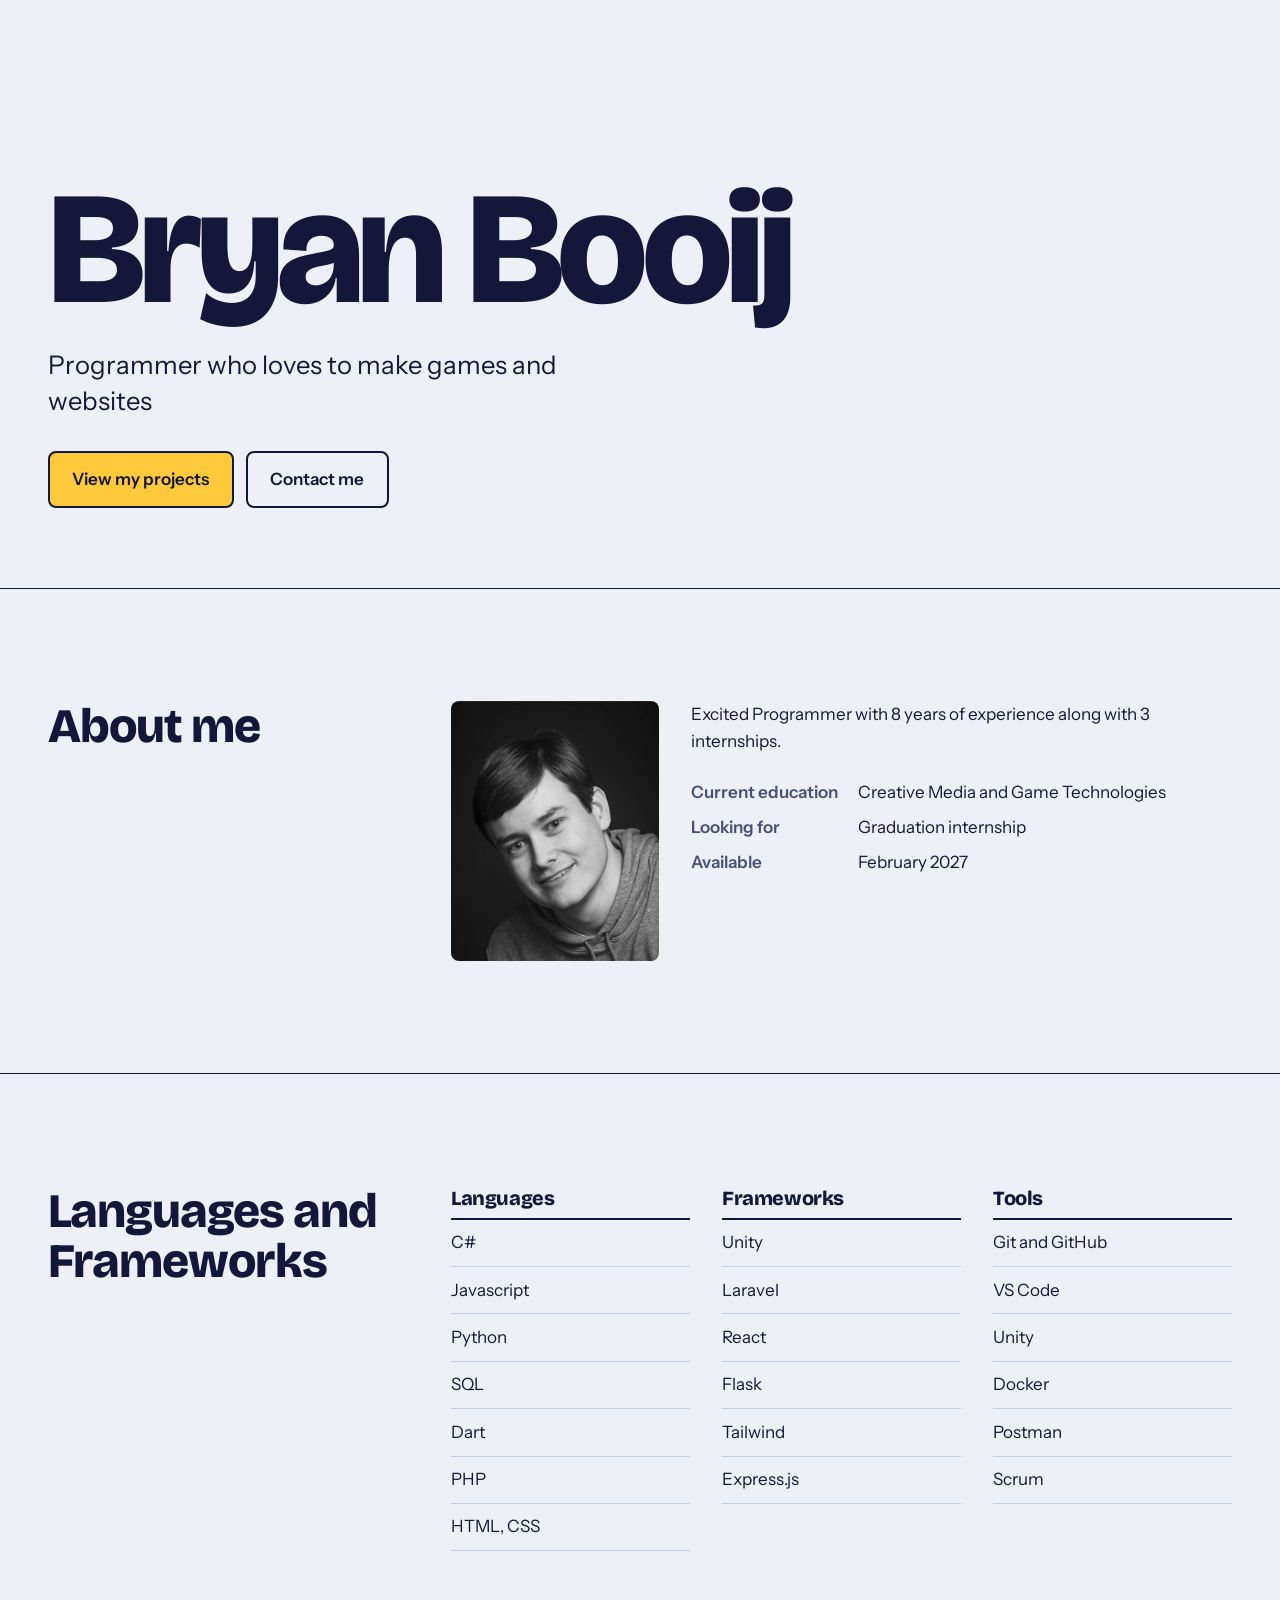
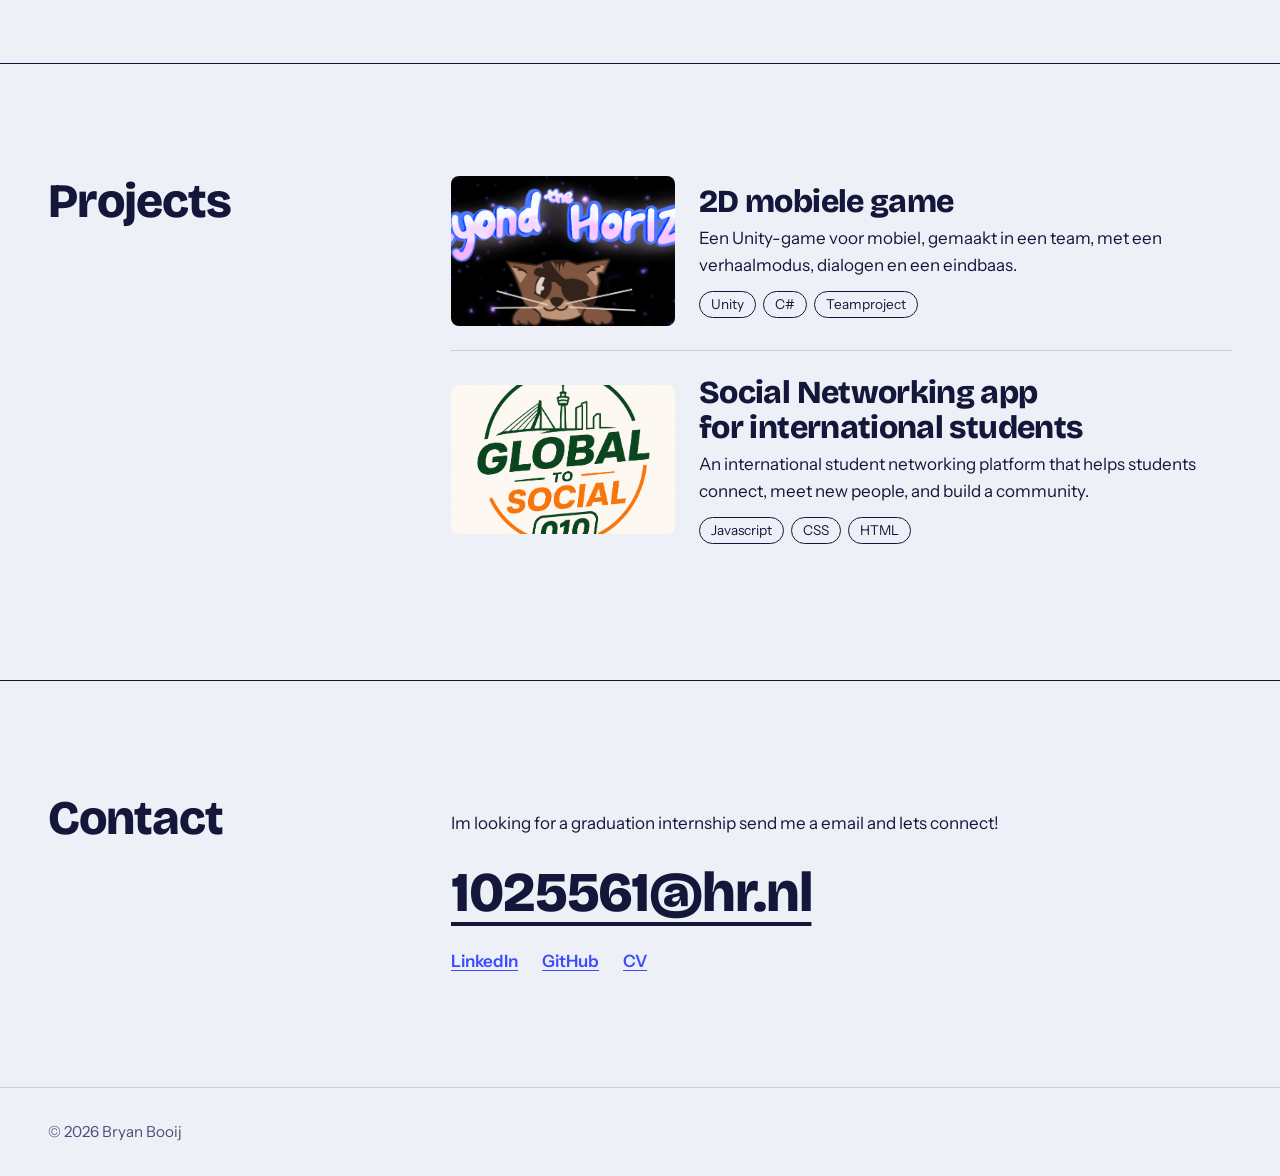
==== index.html @ c9c303b8 "added portfolio" ====
<!doctype html>
<html lang="nl">
<head>
  <meta charset="utf-8">
  <meta name="viewport" content="width=device-width, initial-scale=1">
  <title>Bryan CV</title>
  <meta name="description" content="Portfolio van Jouw Naam, game developer op zoek naar een afstudeerplek.">
  <link rel="preconnect" href="https://fonts.googleapis.com">
  <link rel="preconnect" href="https://fonts.gstatic.com" crossorigin>
  <link href="https://fonts.googleapis.com/css2?family=Bricolage+Grotesque:opsz,wght@12..96,500..800&family=Instrument+Sans:wght@400..700&display=swap" rel="stylesheet">
  <link rel="stylesheet" href="style.css">
  <script src="script.js" defer></script>
</head>
<body data-page="index.html">
  <a class="skip" href="#main">Naar de inhoud</a>
  <!-- <header id="site-header"></header> -->

  <main id="main">
    <section class="hero wrap" id="top">
      <h1 data-site="name">Bryan Booij</h1>
      <p class="lead">Programmer who loves to make games and websites</p>
      <div class="actions">
        <a class="btn" href="#projecten">View my projects</a>
        <a class="btn btn-ghost" data-site-link="email" href="#contact">Contact me</a>
      </div>
    </section>

    <section class="section" id="over-mij">
      <div class="wrap section-grid">
        <h2>About me</h2>
        <div class="about">
          <img class="portrait" src="images/foto.jpg" alt="Foto van mij" width="640" height="800">
          <div class="prose">
            <p>Excited Programmer with 8 years of experience along with 3 internships.</p>
            <dl class="facts-list">
              <dt>Current education</dt>
              <dd>Creative Media and Game Technologies</dd>
              <dt>Looking for</dt>
              <dd>Graduation internship</dd>
              <dt>Available</dt>
              <dd>February 2027</dd>
            </dl>
          </div>
        </div>
      </div>
    </section>

    <section class="section" id="talen">
      <div class="wrap section-grid">
        <h2>Languages and Frameworks</h2>
        <div class="skill-groups">

          <div class="skill-group">
            <h3>Languages</h3>
            <ul class="skills">
              <li><span>C#</span></li>
              <li><span>Javascript</span></li>
              <li><span>Python</span></li>
              <li><span>SQL</span></li>
              <li><span>Dart</span></li>
              <li><span>PHP</span></li>
              <li><span>HTML, CSS</span></li>
            </ul>
          </div>

          <div class="skill-group">
            <h3>Frameworks</h3>
            <ul class="skills">
              <li><span>Unity</span></li>
              <li><span>Laravel</span></li>
              <li><span>React</span></li>
              <li><span>Flask</span></li>
              <li><span>Tailwind</span></li>
              <li><span>Express.js</span></li>
            </ul>
          </div>

          <div class="skill-group">
            <h3>Tools</h3>
            <ul class="skills">
              <li><span>Git and GitHub</span></li>
              <li><span>VS Code</span></li>
              <li><span>Unity</span></li>
              <li><span>Docker</span></li>
              <li><span>Postman</span></li>
              <li><span>Scrum</span></li>
            </ul>
          </div>
        </div>
      </div>
    </section>

    <section class="section" id="projecten">
      <div class="wrap section-grid">
        <h2>Projects</h2>
        <ul class="project-list" id="project-list"></ul>
      </div>
    </section>

    <!-- ===== Contact ===== -->
    <section class="section" id="contact">
      <div class="wrap section-grid">
        <h2>Contact</h2>
        <div>
          <p class="prose">Im looking for a graduation internship send me a email and lets connect!</p>
          <a class="contact-mail" data-site-link="email" data-site="email" href="#contact">h</a>
          <ul class="link-row">
            <li><a data-site-link="linkedin" href="#contact">LinkedIn</a></li>
            <li><a data-site-link="github" href="#contact">GitHub</a></li>
            <li><a data-site-link="cv" href="cv.pdf">CV</a></li>
          </ul>
        </div>
      </div>
    </section>

  </main>

  <footer id="site-footer"></footer>
</body>
</html>
---- style.css ----
/* =========================================================
   Portfolio – stijlen
   Kleuren en lettertypen pas je bovenaan aan, in :root.
   ========================================================= */

:root {
  --paper: #EEF0F7;
  --ink: #14173A;
  --ink-soft: #4A4E78;
  --blue: #3B4BFF;
  --sun: #FFC93C;
  --mist: #C9CDE3;

  --font-display: "Bricolage Grotesque", "Arial Black", system-ui, sans-serif;
  --font-body: "Instrument Sans", system-ui, -apple-system, "Segoe UI", Roboto, sans-serif;

  --pad: clamp(1.25reFm, 5vw, 4rem);
  --max: 74rem;
  --bar: 4rem;
  --radius: 0.5rem;
}

*,
*::before,
*::after {
  box-sizing: border-box;
}

html {
  scroll-behavior: smooth;
  scroll-padding-top: calc(var(--bar) + 1rem);
}

body {
  margin: 0;
  padding-top: var(--bar);
  background: var(--paper);
  color: var(--ink);
  font-family: var(--font-body);
  font-size: 1.0625rem;
  line-height: 1.6;
}

body.menu-open {
  overflow: hidden;
}

img {
  display: block;
  max-width: 100%;
  height: auto;
}

a {
  color: inherit;
  text-underline-offset: 0.2em;
}

:focus-visible {
  outline: 3px solid var(--blue);
  outline-offset: 3px;
}

h1,
h2,
h3 {
  font-family: var(--font-display);
  font-weight: 800;
  letter-spacing: -0.02em;
  text-wrap: balance;
}

h2 {
  margin: 0;
  font-size: clamp(1.9rem, 4.5vw, 3rem);
  line-height: 1.05;
}

h3 {
  margin: 0;
  font-size: 1.25rem;
  line-height: 1.2;
}

.wrap {
  max-width: var(--max);
  margin-inline: auto;
  padding-inline: var(--pad);
}

.project-banner {
  display: block;
  width: 100%;
  height: 380px;
  object-fit: cover;
  object-position: center;
  border-radius: 8px;
}

.skip {
  position: absolute;
  left: var(--pad);
  top: -4rem;
  z-index: 100;
  padding: 0.6rem 1rem;
  background: var(--ink);
  color: var(--paper);
  border-radius: var(--radius);
}

.skip:focus {
  top: 0.5rem;
}

/* =========================================================
   Bovenbalk en hamburgermenu
   ========================================================= */

.bar {
  position: fixed;
  inset: 0 0 auto 0;
  z-index: 60;
  display: flex;
  align-items: center;
  justify-content: space-between;
  height: var(--bar);
  padding-inline: var(--pad);
  background: var(--paper);
  color: var(--ink);
  border-bottom: 1px solid var(--mist);
  transition: background-color 0.3s, color 0.3s, border-color 0.3s;
}

body.menu-open .bar {
  background: var(--blue);
  color: var(--paper);
  border-color: transparent;
}

.brand {
  font-family: var(--font-display);
  font-weight: 800;
  font-size: 1.25rem;
  letter-spacing: -0.01em;
  text-decoration: none;
}

.menu-btn {
  display: inline-flex;
  align-items: center;
  gap: 0.75rem;
  min-height: 44px;
  padding: 0.25rem 0;
  background: none;
  border: 0;
  color: inherit;
  font: inherit;
  font-weight: 600;
  cursor: pointer;
}

.burger {
  position: relative;
  width: 1.75rem;
  height: 1.25rem;
}

.burger span {
  position: absolute;
  left: 0;
  width: 100%;
  height: 2px;
  background: currentColor;
  border-radius: 2px;
  transition: transform 0.3s, opacity 0.2s, top 0.3s;
}

.burger span:nth-child(1) { top: 0; }
.burger span:nth-child(2) { top: calc(50% - 1px); }
.burger span:nth-child(3) { top: calc(100% - 2px); }

body.menu-open .burger span:nth-child(1) {
  top: calc(50% - 1px);
  transform: rotate(45deg);
}

body.menu-open .burger span:nth-child(2) {
  opacity: 0;
}

body.menu-open .burger span:nth-child(3) {
  top: calc(50% - 1px);
  transform: rotate(-45deg);
}

body.menu-open .bar :focus-visible,
.menu :focus-visible {
  outline-color: var(--sun);
}

.menu {
  position: fixed;
  inset: 0;
  z-index: 50;
  overflow-y: auto;
  padding: calc(var(--bar) + 2rem) var(--pad) 3rem;
  background: var(--blue);
  color: var(--paper);
  visibility: hidden;
  clip-path: circle(0 at calc(100% - var(--pad) - 1rem) calc(var(--bar) / 2));
  transition: clip-path 0.55s cubic-bezier(0.7, 0, 0.2, 1), visibility 0s linear 0.55s;
}

body.menu-open .menu {
  visibility: visible;
  clip-path: circle(150vmax at calc(100% - var(--pad) - 1rem) calc(var(--bar) / 2));
  transition: clip-path 0.55s cubic-bezier(0.7, 0, 0.2, 1), visibility 0s;
}

.menu-main,
.menu-sub {
  margin: 0;
  padding: 0;
  list-style: none;
}

.menu-main {
  max-width: var(--max);
  margin-inline: auto;
}

.menu-main > li > a {
  display: inline-block;
  padding: 0.15em 0;
  font-family: var(--font-display);
  font-weight: 800;
  font-size: clamp(2.25rem, 9vw, 5.5rem);
  line-height: 1.05;
  letter-spacing: -0.02em;
  text-decoration: none;
}

.menu-main > li > a:hover {
  color: var(--sun);
}

.menu-sub {
  margin: 0.25rem 0 0.75rem;
  padding-left: 1rem;
  border-left: 3px solid var(--sun);
}

.menu-sub a {
  display: inline-block;
  padding: 0.25rem 0;
  font-size: clamp(1.15rem, 3.5vw, 1.6rem);
  font-weight: 600;
  text-decoration: none;
}

.menu-sub a:hover {
  color: var(--sun);
}

.menu-sub a[aria-current="page"] {
  text-decoration: underline;
  text-decoration-thickness: 2px;
}

/* =========================================================
   Hero
   ========================================================= */

.hero {
  padding-block: clamp(3rem, 10vw, 7rem) clamp(3rem, 8vw, 5rem);
}

.hero h1 {
  margin: 0 0 1.5rem;
  font-size: clamp(3.25rem, 13vw, 10rem);
  line-height: 0.92;
  letter-spacing: -0.04em;
}

.lead {
  max-width: 36rem;
  margin: 0 0 2rem;
  font-size: clamp(1.2rem, 2.5vw, 1.6rem);
  line-height: 1.4;
}

.actions {
  display: flex;
  flex-wrap: wrap;
  gap: 0.75rem;
}

.btn {
  display: inline-block;
  padding: 0.8rem 1.4rem;
  background: var(--sun);
  color: var(--ink);
  border: 2px solid var(--ink);
  border-radius: var(--radius);
  font-weight: 600;
  text-decoration: none;
  transition: background-color 0.15s, color 0.15s;
}

.btn:hover {
  background: var(--ink);
  color: var(--paper);
}

.btn-ghost {
  background: transparent;
}

/* =========================================================
   Secties
   ========================================================= */

.section {
  padding-block: clamp(3.5rem, 9vw, 7rem);
  border-top: 1px solid var(--ink);
}

.section-tight {
  padding-block: clamp(2rem, 5vw, 3.5rem);
}

.section-grid {
  display: grid;
  gap: 2rem;
}

@media (min-width: 56rem) {
  .section-grid {
    grid-template-columns: minmax(0, 1fr) minmax(0, 2.2fr);
    gap: 3rem;
  }

  .section-grid > h2 {
    position: sticky;
    top: calc(var(--bar) + 1.5rem);
    align-self: start;
  }
}

.prose p,
.prose ul {
  max-width: 40rem;
  margin: 0 0 1rem;
}

.prose ul {
  padding-left: 1.2rem;
}

.prose li {
  margin-bottom: 0.4rem;
}

.prose > :last-child {
  margin-bottom: 0;
}

.prose a,
.link-row a {
  color: var(--blue);
  font-weight: 600;
}

.prose a:hover,
.link-row a:hover {
  color: var(--ink);
}

/* Over mij */

.about {
  display: grid;
  gap: 1.5rem;
}

@media (min-width: 40rem) {
  .about {
    grid-template-columns: minmax(0, 13rem) minmax(0, 1fr);
    gap: 2rem;
  }
}

.portrait {
  width: 100%;
  max-width: 16rem;
  aspect-ratio: 4 / 5;
  object-fit: cover;
  border-radius: var(--radius);
  background: var(--mist);
}

.facts-list {
  display: grid;
  grid-template-columns: auto 1fr;
  gap: 0.5rem 1.25rem;
  margin: 1.5rem 0 0;
}

.facts-list dt {
  color: var(--ink-soft);
  font-weight: 600;
}

.facts-list dd {
  margin: 0;
}

/* Talen en frameworks */

.skill-groups {
  display: grid;
  gap: 2.5rem;
}

@media (min-width: 48rem) {
  .skill-groups {
    grid-template-columns: repeat(3, minmax(0, 1fr));
    gap: 2rem;
  }
}

.skill-group h3 {
  padding-bottom: 0.5rem;
  border-bottom: 2px solid var(--ink);
}

.skills {
  margin: 0;
  padding: 0;
  list-style: none;
}

.skills li {
  display: flex;
  justify-content: space-between;
  gap: 1rem;
  padding-block: 0.6rem;
  border-bottom: 1px solid var(--mist);
}

.level {
  color: var(--ink-soft);
  font-size: 0.95rem;
  text-align: right;
}

.skill-note {
  grid-column: 1 / -1;
  max-width: 40rem;
  margin: 0;
  color: var(--ink-soft);
  font-size: 0.95rem;
}

/* Projectenlijst op de homepage */

.project-list {
  margin: 0;
  padding: 0;
  list-style: none;
}

.project-row {
  position: relative;
  display: grid;
  gap: 1rem 1.5rem;
  padding-block: 1.5rem;
  border-top: 1px solid var(--mist);
}

.project-row:first-child {
  padding-top: 0;
  border-top: 0;
}

@media (min-width: 40rem) {
  .project-row {
    grid-template-columns: 14rem minmax(0, 1fr);
    align-items: center;
  }
}

.project-row img {
  width: 100%;
  aspect-ratio: 3 / 2;
  object-fit: cover;
  border-radius: var(--radius);
  background: var(--mist);
}

.project-row h3 {
  margin-bottom: 0.35rem;
  font-size: clamp(1.4rem, 3vw, 2rem);
  line-height: 1.1;
}

.project-row h3 a {
  text-decoration: none;
}

.project-row h3 a::after {
  content: "";
  position: absolute;
  inset: 0;
}

.project-row h3 a:focus-visible {
  outline: none;
}

.project-row h3 a:focus-visible::after {
  outline: 3px solid var(--blue);
  outline-offset: 2px;
  border-radius: var(--radius);
}

.project-row:hover h3 a {
  color: var(--blue);
}

.project-row p {
  max-width: 34rem;
  margin: 0;
}

.tags {
  display: flex;
  flex-wrap: wrap;
  gap: 0.4rem;
  margin: 0.75rem 0 0;
  padding: 0;
  list-style: none;
}

.tags li {
  padding: 0.1rem 0.7rem;
  border: 1px solid var(--ink);
  border-radius: 999px;
  font-size: 0.85rem;
}

/* Contact */

.contact-mail {
  display: inline-block;
  margin-top: 0.5rem;
  color: var(--ink);
  font-family: var(--font-display);
  font-weight: 800;
  font-size: clamp(1.6rem, 6vw, 3.5rem);
  line-height: 1.1;
  letter-spacing: -0.02em;
  text-decoration-thickness: 0.08em;
  overflow-wrap: anywhere;
}

.contact-mail:hover {
  color: var(--blue);
}

.link-row {
  display: flex;
  flex-wrap: wrap;
  gap: 0.5rem 1.5rem;
  margin: 1.5rem 0 0;
  padding: 0;
  list-style: none;
}

/* =========================================================
   Projectpagina's
   ========================================================= */

.project-head {
  padding-block: clamp(2rem, 6vw, 4rem) 2rem;
}

.back {
  display: inline-block;
  margin-bottom: 1.5rem;
  color: var(--ink-soft);
  font-weight: 600;
}

.back:hover {
  color: var(--blue);
}

.project-head h1 {
  margin: 0 0 1rem;
  font-size: clamp(2.5rem, 8vw, 6rem);
  line-height: 0.95;
  letter-spacing: -0.03em;
}

.project-head .lead {
  margin-bottom: 0;
}

.facts {
  display: grid;
  grid-template-columns: repeat(auto-fit, minmax(10rem, 1fr));
  gap: 1rem 2rem;
  margin: 2rem 0 0;
  padding-top: 1.5rem;
  border-top: 2px solid var(--ink);
}

.facts dt {
  color: var(--ink-soft);
  font-size: 0.9rem;
  font-weight: 600;
}

.facts dd {
  margin: 0;
  font-weight: 600;
}

.project-hero {
  margin: 0 0 clamp(2rem, 5vw, 3.5rem);
}

.project-hero img {
  width: 100%;
  aspect-ratio: 16 / 9;
  object-fit: cover;
  border-radius: var(--radius);
  background: var(--mist);
}

.gallery {
  display: grid;
  grid-template-columns: repeat(auto-fit, minmax(15rem, 1fr));
  gap: 1.25rem;
}

.gallery figure {
  margin: 0;
  min-width: 0;
}

.gallery img {
  display: block;
  width: 100%;
  height: auto;
  aspect-ratio: auto;
  object-fit: contain;
  border-radius: var(--radius);
  background: var(--mist);
}

.gallery figcaption {
  margin-top: 0.5rem;
  color: var(--ink-soft);
  font-size: 0.95rem;
}

.project-nav {
  display: flex;
  flex-wrap: wrap;
  justify-content: space-between;
  gap: 1.5rem;
  padding-block: 2rem 4rem;
  border-top: 2px solid var(--ink);
}

.project-nav a {
  display: block;
  text-decoration: none;
}

.project-nav small {
  display: block;
  color: var(--ink-soft);
  font-weight: 600;
}

.project-nav span {
  font-family: var(--font-display);
  font-weight: 800;
  font-size: clamp(1.4rem, 3.5vw, 2rem);
  line-height: 1.1;
}

.project-nav a:hover span {
  color: var(--blue);
}

.project-nav .next {
  margin-left: auto;
  text-align: right;
}

/* =========================================================
   Footer
   ========================================================= */

.footer {
  padding-block: 2rem;
  border-top: 1px solid var(--mist);
  color: var(--ink-soft);
  font-size: 0.95rem;
}

/* =========================================================
   Minder beweging als de bezoeker dat wil
   ========================================================= */

@media (prefers-reduced-motion: reduce) {
  html {
    scroll-behavior: auto;
  }

  .menu,
  body.menu-open .menu,
  .burger span,
  .bar {
    transition: none;
  }
}
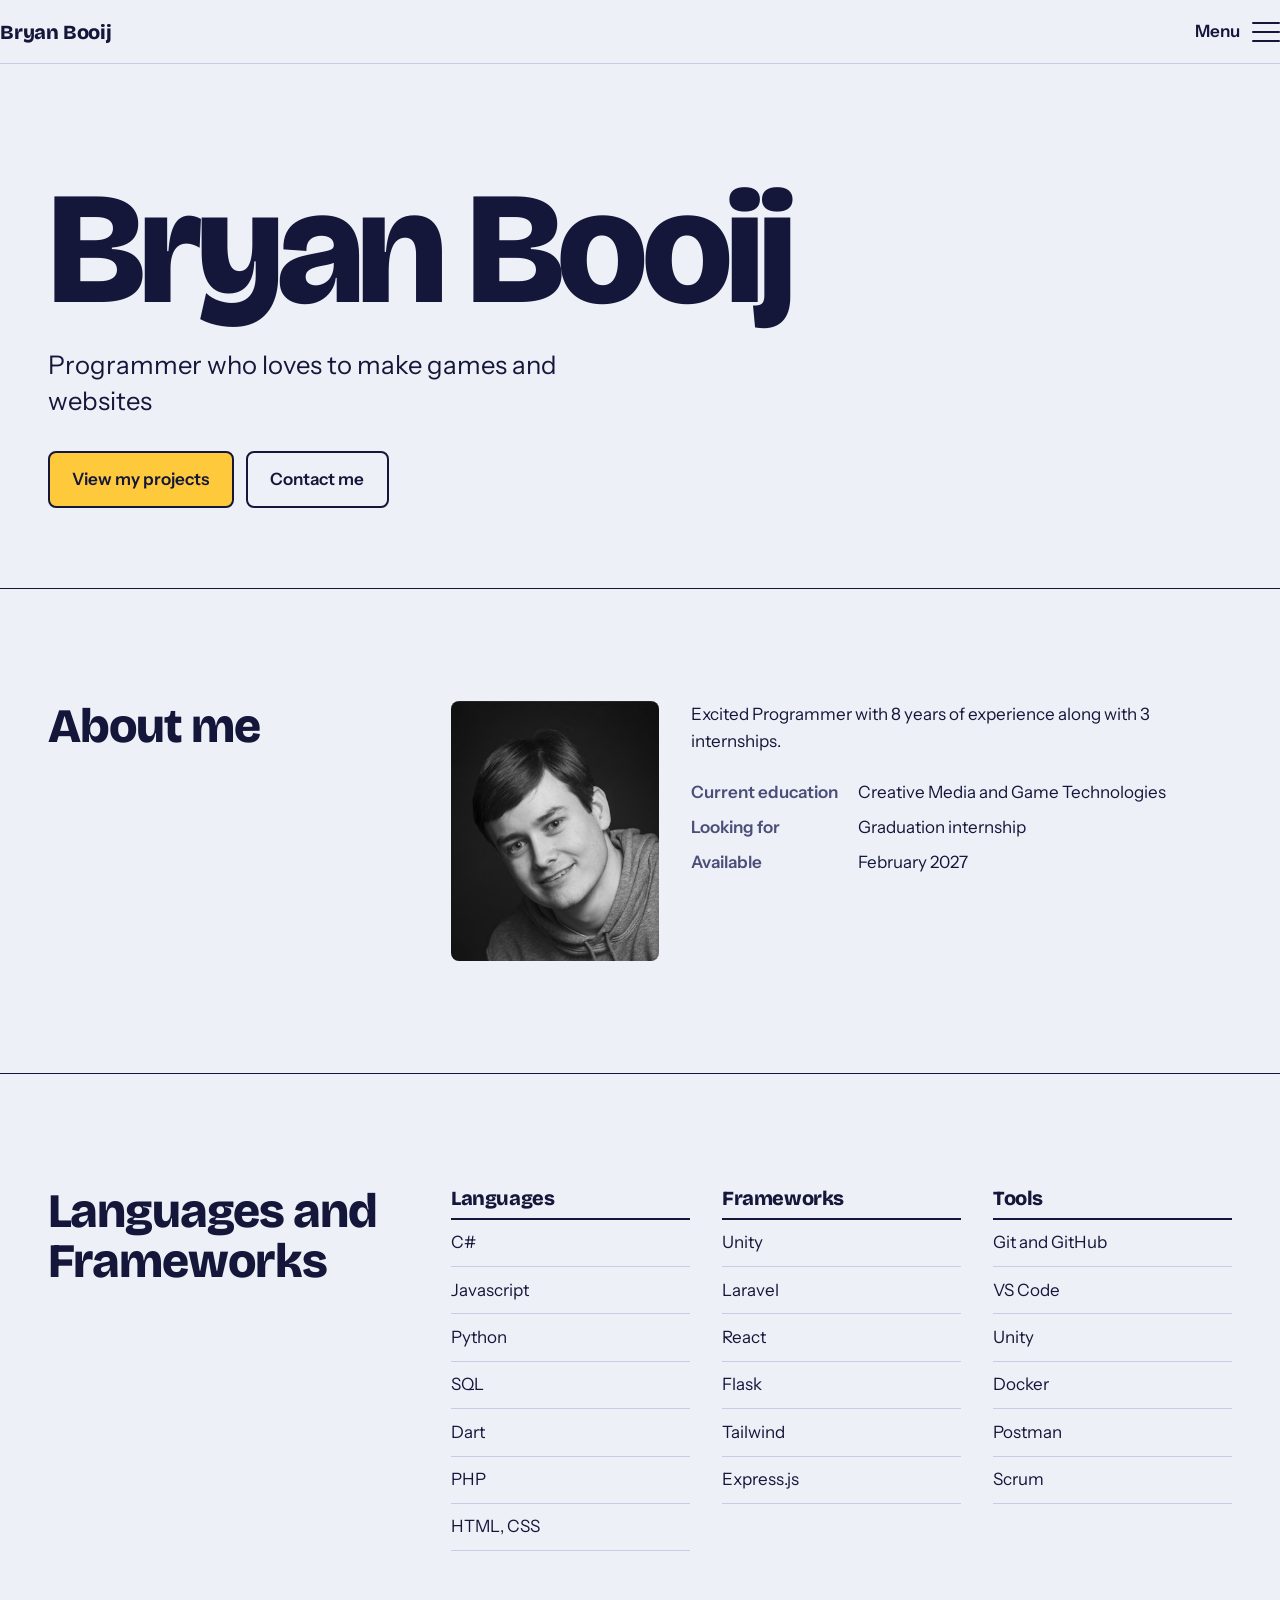
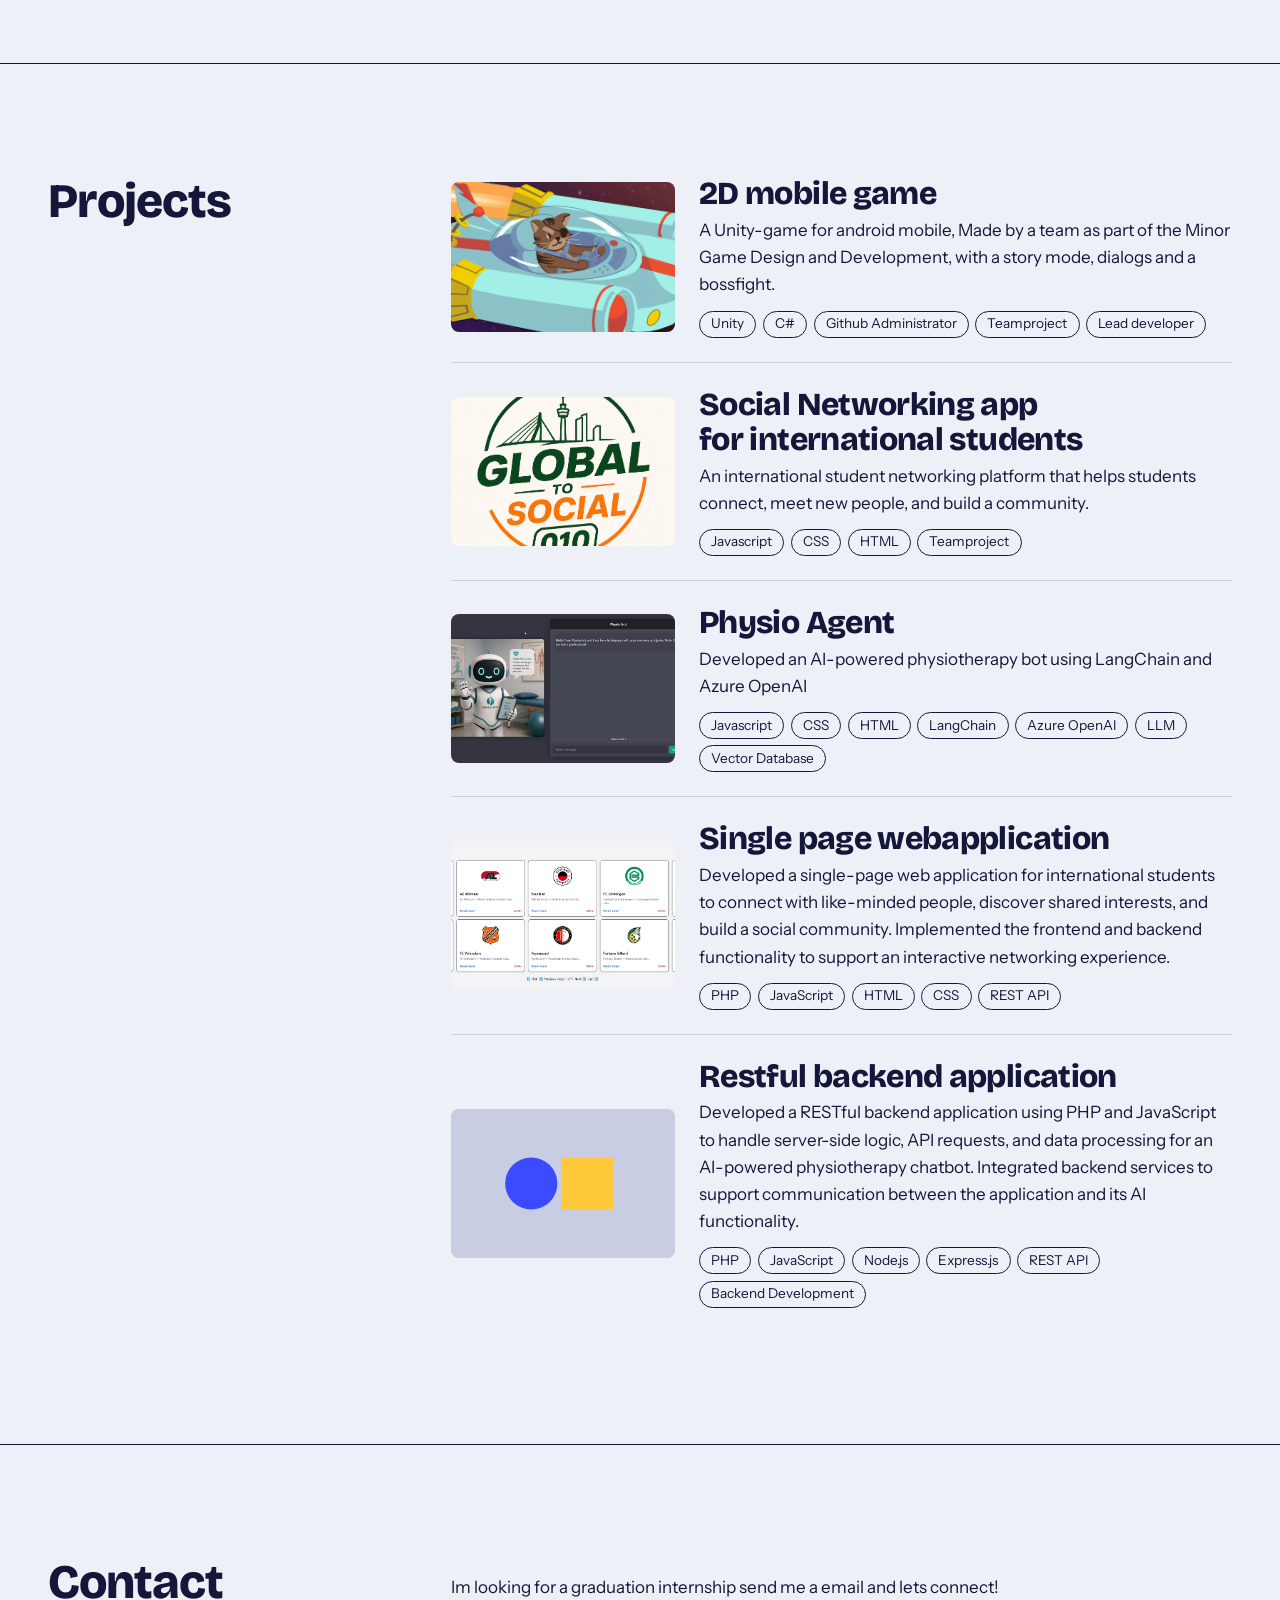
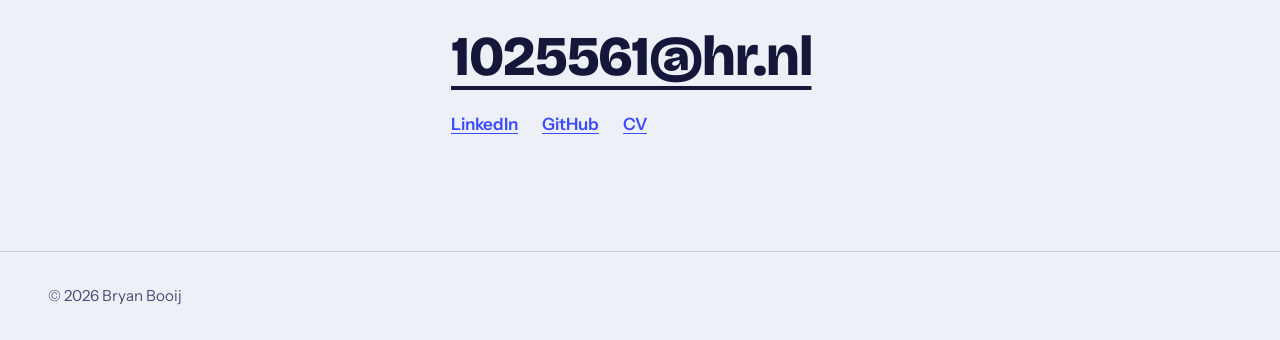
==== commit f7eef28c: "added more projects" ====
--- a/index.html
+++ b/index.html
@@ -12,8 +12,8 @@
   <script src="script.js" defer></script>
 </head>
 <body data-page="index.html">
-  <a class="skip" href="#main">Naar de inhoud</a>
-  <!-- <header id="site-header"></header> -->
+  <a class="skip" href="#main">to contents</a>
+  <header id="site-header"></header>
 
   <main id="main">
     <section class="hero wrap" id="top">
--- a/style.css
+++ b/style.css
@@ -217,7 +217,10 @@
   transition: clip-path 0.55s cubic-bezier(0.7, 0, 0.2, 1), visibility 0s;
 }
 
-.menu-main,
+.menu-main{
+  padding-top: 40px;
+  list-style: none;
+}
 .menu-sub {
   margin: 0;
   padding: 0;
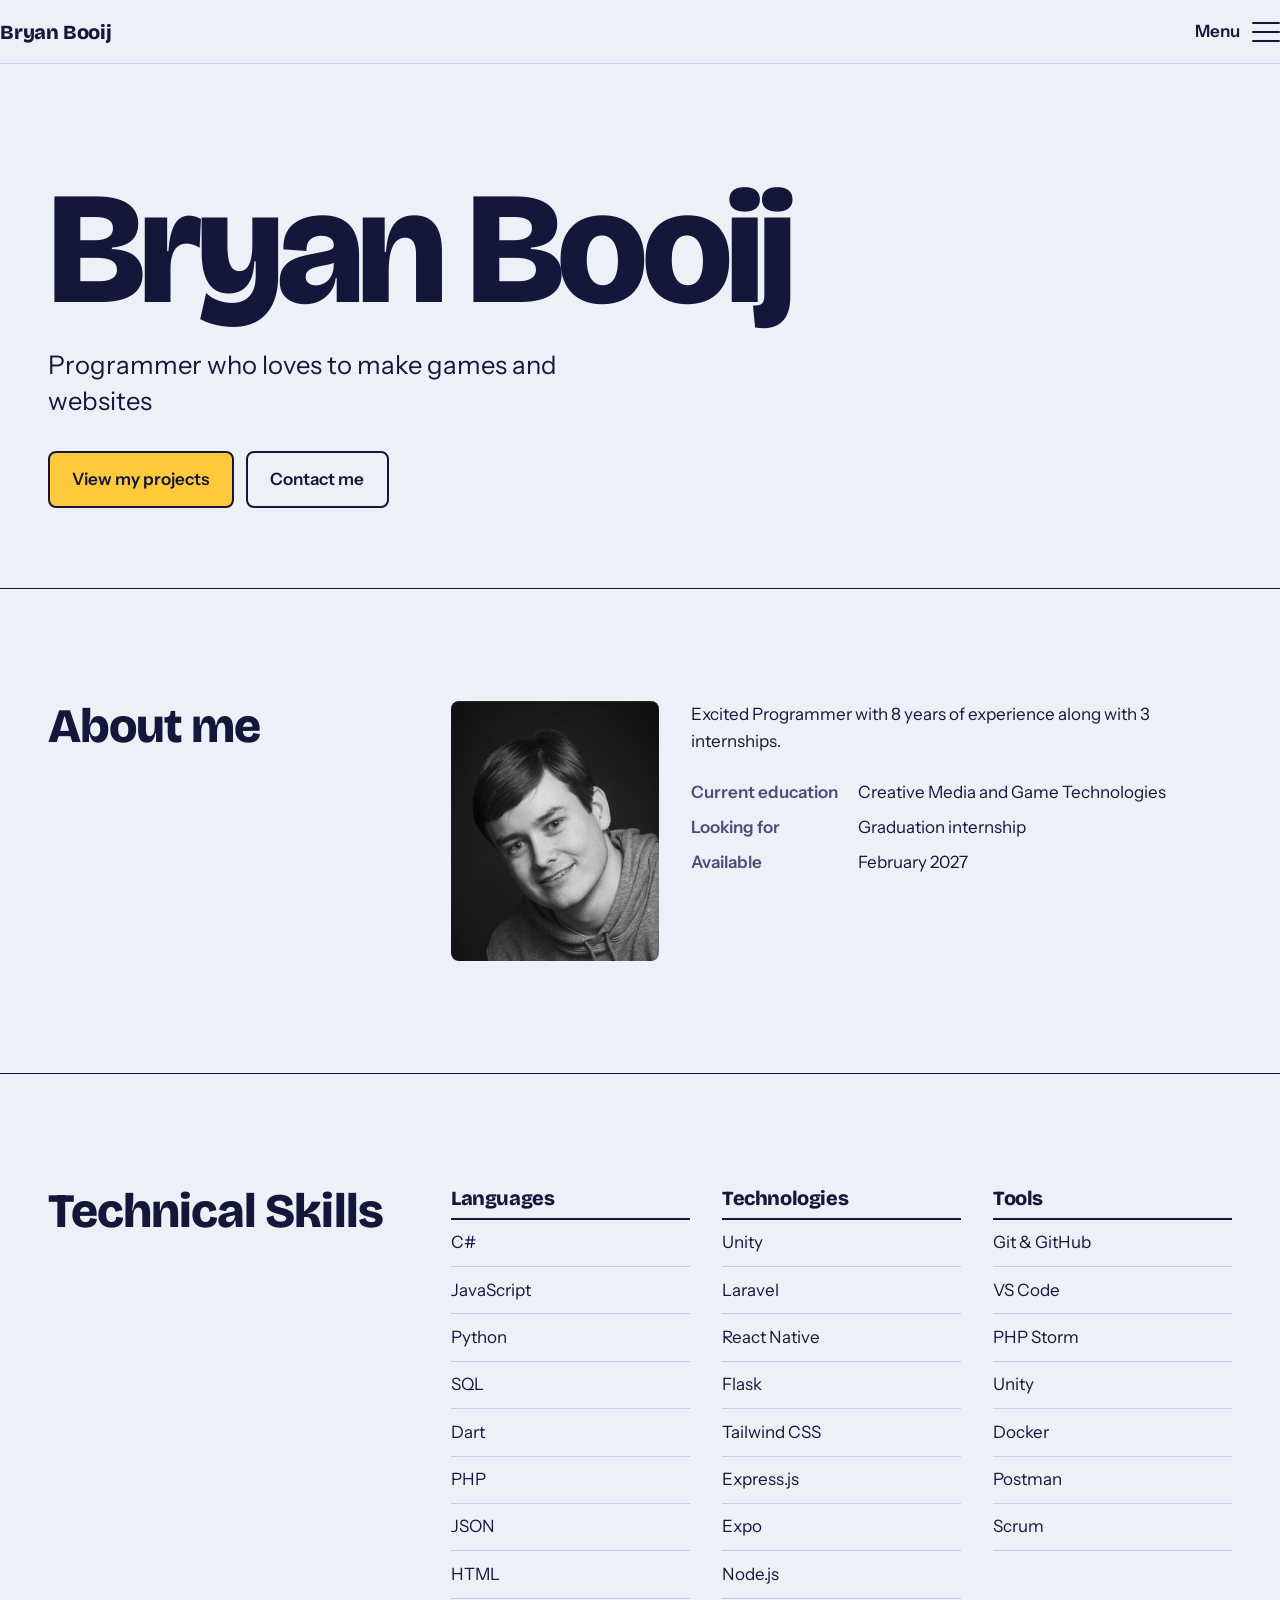
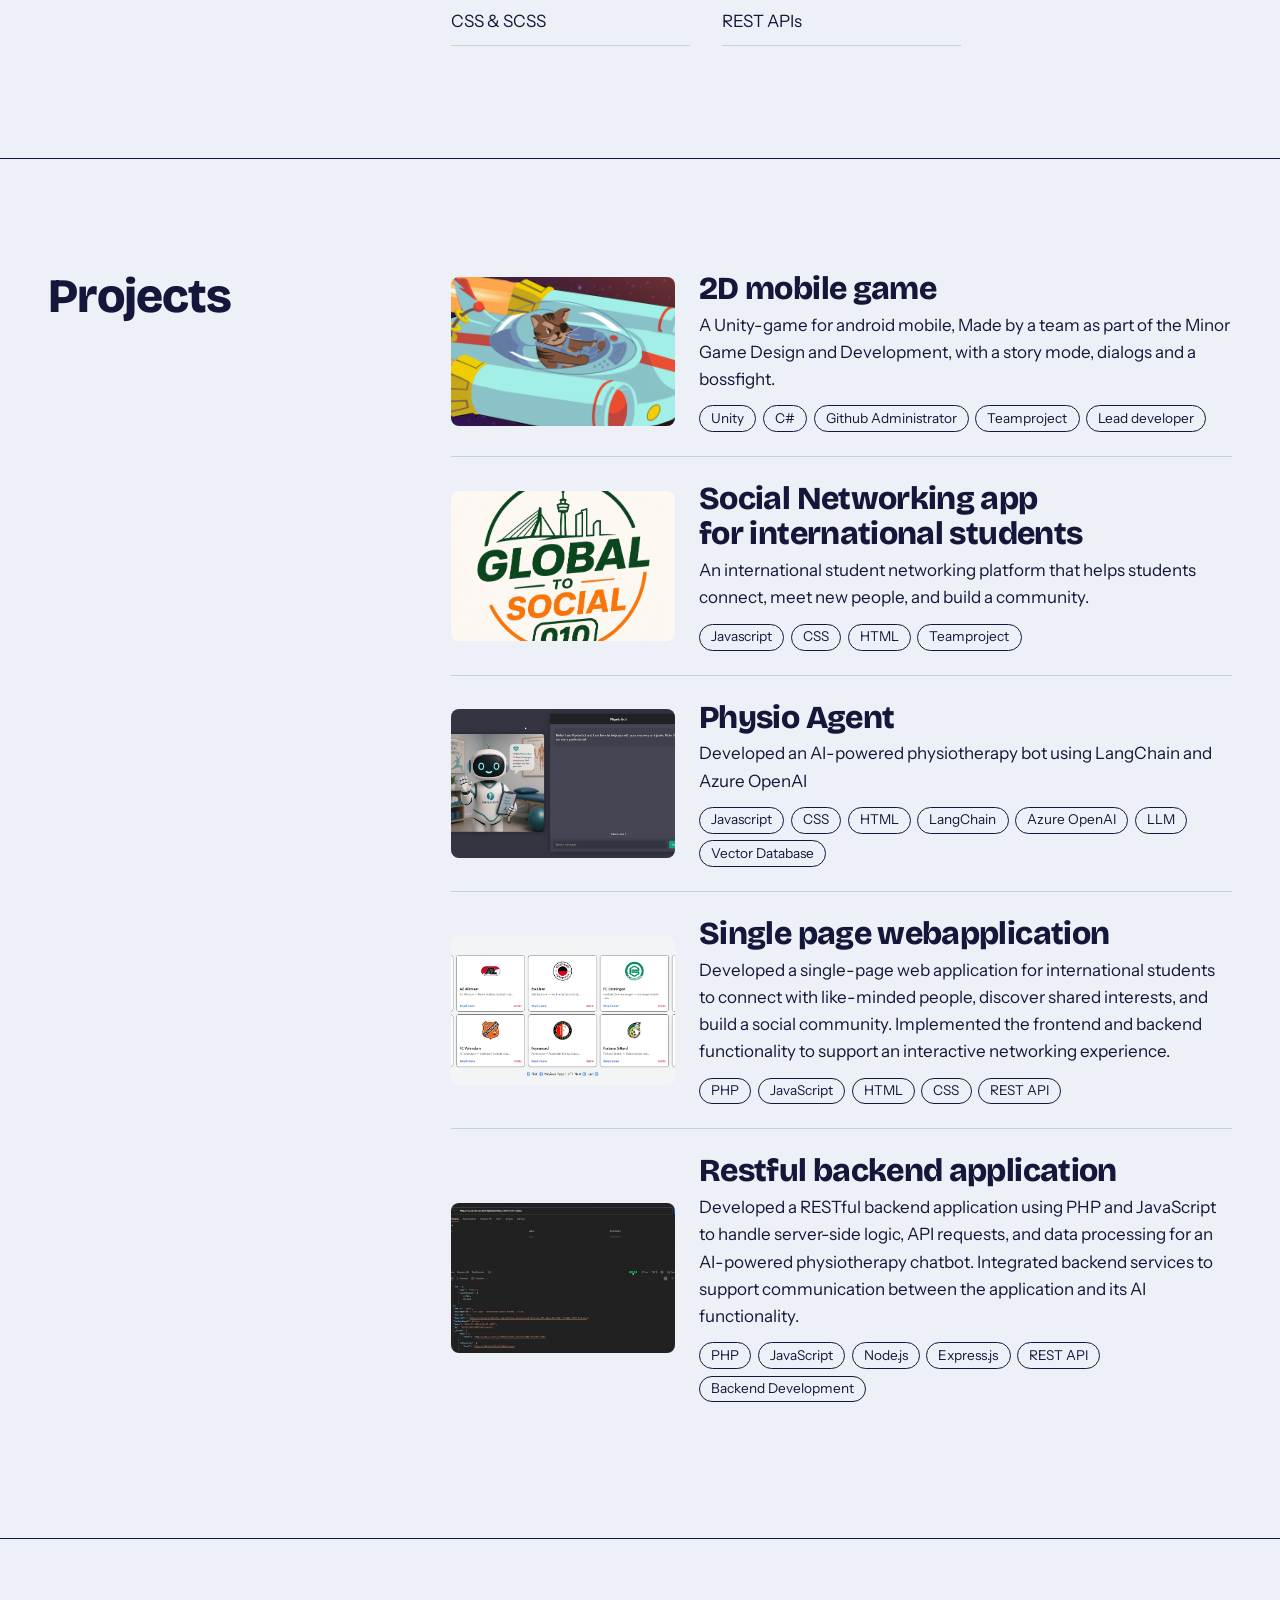
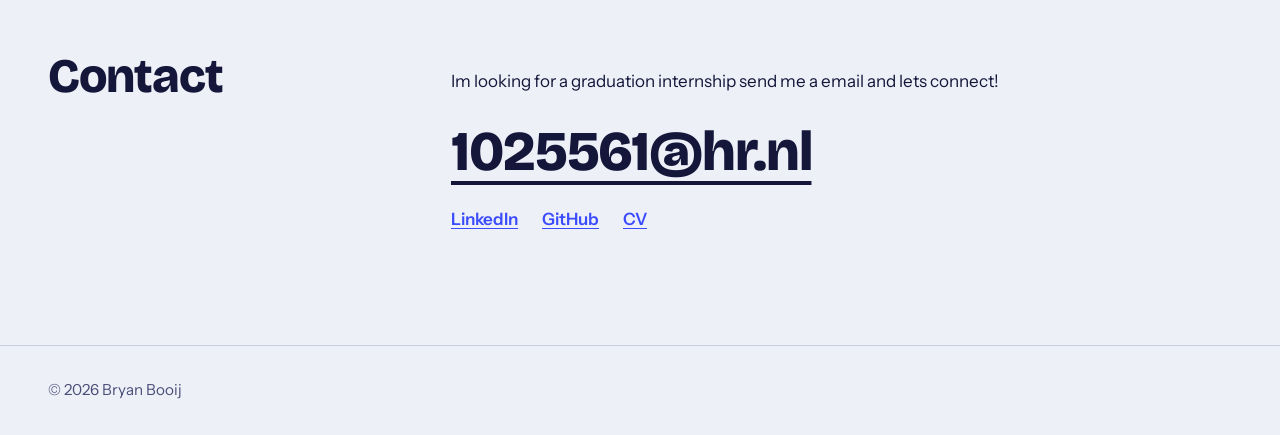
==== commit a14476ea: "added itch embedded link and more skills" ====
--- a/index.html
+++ b/index.html
@@ -47,39 +47,45 @@
 
     <section class="section" id="talen">
       <div class="wrap section-grid">
-        <h2>Languages and Frameworks</h2>
+        <h2>Technical Skills</h2>
         <div class="skill-groups">
 
           <div class="skill-group">
             <h3>Languages</h3>
             <ul class="skills">
               <li><span>C#</span></li>
-              <li><span>Javascript</span></li>
+              <li><span>JavaScript</span></li>
               <li><span>Python</span></li>
               <li><span>SQL</span></li>
               <li><span>Dart</span></li>
               <li><span>PHP</span></li>
-              <li><span>HTML, CSS</span></li>
+              <li><span>JSON</span></li>
+              <li><span>HTML</span></li>
+              <li><span>CSS & SCSS</span></li>
             </ul>
           </div>
 
           <div class="skill-group">
-            <h3>Frameworks</h3>
+            <h3>Technologies</h3>
             <ul class="skills">
               <li><span>Unity</span></li>
               <li><span>Laravel</span></li>
-              <li><span>React</span></li>
+              <li><span>React Native</span></li>
               <li><span>Flask</span></li>
-              <li><span>Tailwind</span></li>
+              <li><span>Tailwind CSS</span></li>
               <li><span>Express.js</span></li>
+              <li><span>Expo</span></li>
+              <li><span>Node.js</span></li>
+              <li><span>REST APIs</span></li>
             </ul>
           </div>
 
           <div class="skill-group">
             <h3>Tools</h3>
             <ul class="skills">
-              <li><span>Git and GitHub</span></li>
+              <li><span>Git & GitHub</span></li>
               <li><span>VS Code</span></li>
+              <li><span>PHP Storm</span></li>
               <li><span>Unity</span></li>
               <li><span>Docker</span></li>
               <li><span>Postman</span></li>
